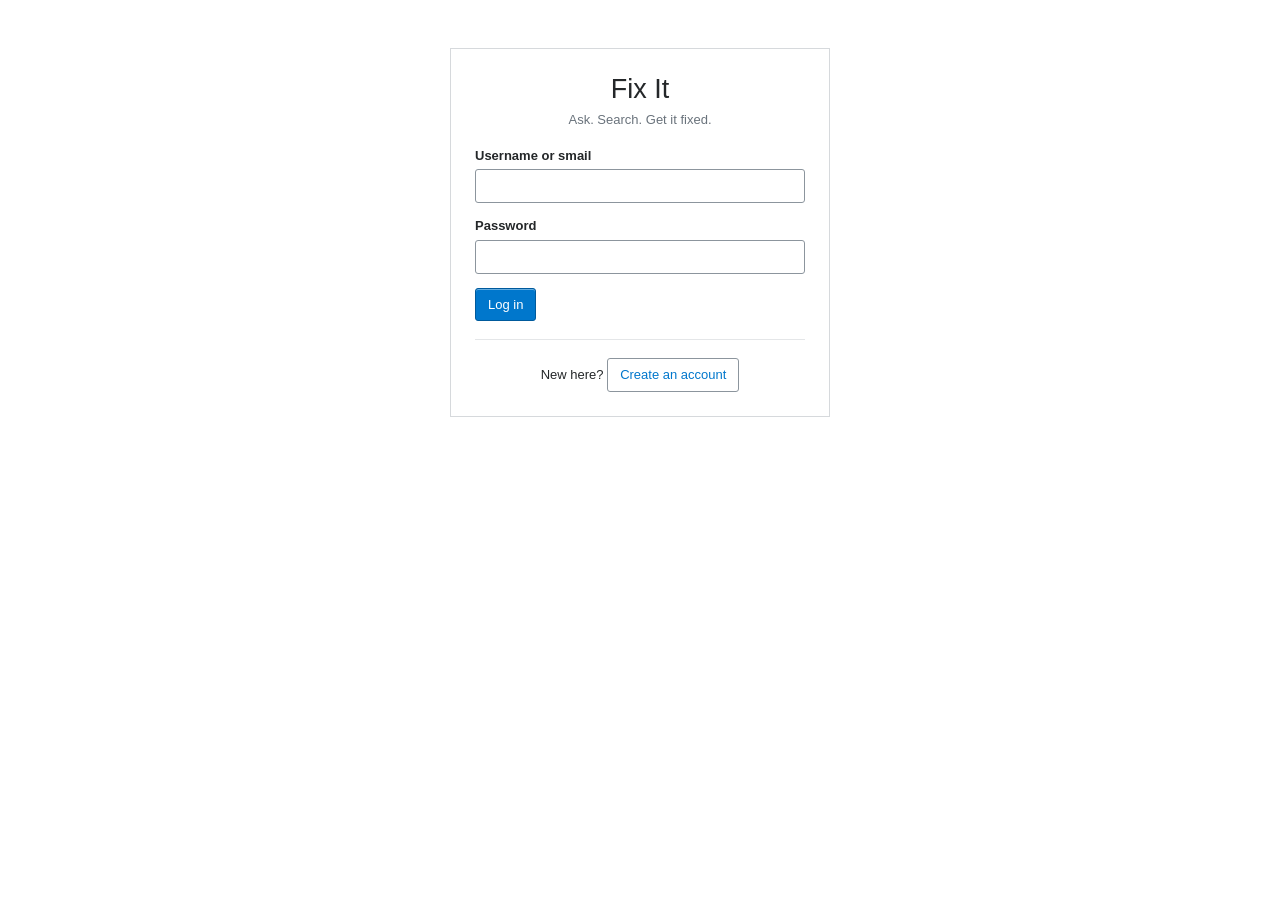
==== frontend/login.html @ b6f4af80 "Added frontend html,css,js" ====
<!doctype html>
<html lang="en">
<head>
  <meta charset="utf-8">
  <meta name="viewport" content="width=device-width, initial-scale=1">
  <title>Log in - Fix It</title>
  <link rel="icon" href="img/favicon.svg" type="image/svg+xml">
  <link rel="stylesheet" href="css/fixit.css">
</head>
<body data-page="login">
  <main id="main" class="container" tabindex="-1">
    <div class="card" id="login-card"><p class="loading">Loading…</p></div>
  </main>
  <script type="module" src="js/pages/login.js"></script>
</body>
</html>
---- frontend/css/fixit.css ----
/* Fix It - old-school Q&A look. One stylesheet; the design tokens are at the top.
   Every text/background pair used for text is checked for WCAG AA contrast (4.5:1) by test/unit/contrast.test.mjs,
   which is why a few values differ slightly from the first design draft (button blue, tag text, solid green). */

:root {
  --bg: #ffffff;
  --bg-header: #f8f9f9;
  --accent: #f48024;              /* decoration only (stripe, tab underline, current page): never used as text */
  --text: #242729;
  --muted: #6a737c;
  --muted-strong: #55606a;        /* meta text on the light-blue signature box */
  --link: #0077cc;
  --link-hover: #005a9c;
  --border: #d6d9dc;
  --row-border: #e4e6e8;
  --input-border: #8c959d;        /* 3:1 against white, as form-control edges should be */
  --tag-bg: #e1ecf4;
  --tag-text: #2d6a94;
  --btn-primary: #0077cc;
  --btn-primary-hover: #005a9c;
  --ok: #5eba7d;
  --ok-dark: #2f6f44;
  --ok-solid: #2a7048;            /* filled "resolved" / accepted marks (white text on it) */
  --sig-bg: #d9eaf7;
  --warn-bg: #fff9db;
  --warn-border: #f3e7a8;
  --error-bg: #fdf2f2;
  --error-border: #e8b4b4;
  --error-text: #a12727;
  --badge-bg: #b3261e;
  --active-bg: #fff1e3;
  --font: "Helvetica Neue", Helvetica, Arial, sans-serif;
}

*, *::before, *::after { box-sizing: border-box; }
html { -webkit-text-size-adjust: 100%; }
body { margin: 0; font: 13px/1.4 var(--font); color: var(--text); background: var(--bg); }
h1, h2, h3 { margin: 0; font-weight: normal; line-height: 1.25; }
p { margin: 0 0 10px; }
a { color: var(--link); text-decoration: none; }
a:hover { color: var(--link-hover); text-decoration: underline; }
:focus-visible { outline: 2px solid #0a66c2; outline-offset: 2px; }
code { font-family: Menlo, Consolas, monospace; font-size: 12px; background: #f1f2f3; padding: 1px 4px; border-radius: 3px; }

.visually-hidden { position: absolute !important; width: 1px; height: 1px; margin: -1px; padding: 0; overflow: hidden; clip: rect(0 0 0 0); white-space: nowrap; border: 0; }
.skip-link { position: absolute; left: -9999px; top: 0; z-index: 100; background: #fff; padding: 8px 12px; border: 1px solid var(--border); }
.skip-link:focus { left: 8px; top: 8px; }

main:focus { outline: none; }
.container { width: 980px; max-width: 100%; margin: 0 auto; padding: 0 16px; }

/* ---------- header ---------- */
.site-header { background: var(--bg-header); border-top: 3px solid var(--accent); border-bottom: 1px solid var(--border); }
.site-header .container { display: flex; align-items: center; gap: 12px; height: 47px; }
.logo { font-size: 21px; font-weight: bold; color: var(--text); margin-right: 6px; letter-spacing: -0.5px; }
.logo:hover { color: var(--text); text-decoration: none; }
.tabs { display: flex; align-self: stretch; }
.tabs a { display: flex; align-items: center; padding: 0 12px; color: #5a636b; border-bottom: 3px solid transparent; }
.tabs a:hover { background: #eceeef; color: var(--text); text-decoration: none; }
.tabs a[aria-current="page"] { color: #000; border-bottom-color: var(--accent); }
.header-search { flex: 1; display: flex; }
.header-search input { width: 100%; max-width: 380px; padding: 6px 8px; border: 1px solid var(--input-border); border-radius: 3px; font: inherit; background: #fff; }
.header-menu { position: relative; }
.icon-btn { position: relative; display: flex; align-items: center; gap: 4px; background: none; border: 1px solid transparent; border-radius: 3px; padding: 6px 8px; font: inherit; color: #3c4146; cursor: pointer; }
.icon-btn:hover { background: #eceeef; }
.icon-btn[aria-expanded="true"] { background: #e4e6e8; }
.icon-btn svg { width: 18px; height: 18px; fill: currentColor; }
.badge { position: absolute; top: 0; right: 0; min-width: 16px; height: 16px; padding: 0 4px; border-radius: 8px; background: var(--badge-bg); color: #fff; font-size: 11px; line-height: 16px; text-align: center; font-weight: bold; }
.dropdown { position: absolute; right: 0; top: calc(100% + 4px); z-index: 50; width: 340px; max-width: calc(100vw - 24px); background: #fff; border: 1px solid var(--border); box-shadow: 0 2px 8px rgba(0, 0, 0, 0.15); }
.dropdown[hidden] { display: none; }
.dropdown-head { padding: 8px 12px; border-bottom: 1px solid var(--row-border); font-weight: bold; }
.dropdown-item { display: block; width: 100%; padding: 9px 12px; border: 0; border-bottom: 1px solid var(--row-border); background: #fff; font: inherit; text-align: left; color: var(--text); cursor: pointer; }
.dropdown-item:last-child { border-bottom: 0; }
.dropdown-item:hover { background: #f4f6f7; }
a.dropdown-item { text-decoration: none; }
.dropdown-note { padding: 14px 12px; color: var(--muted); }
.dropdown-meta { padding: 8px 12px; border-bottom: 1px solid var(--row-border); color: var(--muted); }
.notice-text { display: block; }
.notice-time { display: block; color: var(--muted); font-size: 12px; margin-top: 2px; }
.notice.unread { font-weight: bold; }
.notice.unread::before { content: "●"; color: var(--link); margin-right: 6px; font-size: 10px; }

/* ---------- page frame ---------- */
main { padding: 28px 0 40px; min-height: 60vh; }
.page-head { display: flex; justify-content: space-between; align-items: center; gap: 12px; margin-bottom: 12px; }
.page-head h1 { font-size: 27px; overflow-wrap: anywhere; }
.page-title { font-size: 27px; margin-bottom: 12px; overflow-wrap: anywhere; }
.subtle { color: var(--muted); }
.site-footer { border-top: 1px solid var(--row-border); color: var(--muted); font-size: 12px; padding: 16px 0 28px; }

/* ---------- buttons and forms ---------- */
.btn { display: inline-block; padding: 8px 12px; border: 1px solid transparent; border-radius: 3px; font: inherit; line-height: 1.2; cursor: pointer; text-align: center; }
.btn:hover { text-decoration: none; }
.btn-primary { background: var(--btn-primary); color: #fff; border-color: #005a9c; box-shadow: inset 0 1px 0 rgba(255, 255, 255, 0.4); }
.btn-primary:hover { background: var(--btn-primary-hover); color: #fff; }
.btn-secondary { background: #fff; color: var(--link); border-color: var(--input-border); }
.btn-secondary:hover { background: #f1f5f9; color: var(--link-hover); }
.btn:disabled, .btn[aria-disabled="true"] { opacity: 0.55; cursor: not-allowed; box-shadow: none; }
.btn-link { background: none; border: 0; padding: 0; font: inherit; color: var(--link); cursor: pointer; }
.btn-link:hover { color: var(--link-hover); text-decoration: underline; }
.btn-link:disabled { opacity: 0.55; cursor: not-allowed; text-decoration: none; }
.button-row { display: flex; gap: 8px; align-items: center; flex-wrap: wrap; }

.field { margin-bottom: 14px; }
.field > label, .field > legend { display: block; font-weight: bold; margin-bottom: 4px; padding: 0; }
fieldset.field { border: 0; margin: 0 0 14px; padding: 0; min-width: 0; }
input[type="text"], input[type="password"], input[type="search"], textarea {
  width: 100%; padding: 7px 8px; border: 1px solid var(--input-border); border-radius: 3px; font: inherit; color: var(--text); background: #fff;
}
textarea { min-height: 140px; resize: vertical; line-height: 1.45; }
textarea.short { min-height: 80px; }
.field.has-error input, .field.has-error textarea { border-color: var(--error-text); }
.field-error { color: var(--error-text); margin-top: 4px; }
.hint { color: var(--muted); font-size: 12px; margin-top: 3px; }
.counter { color: var(--muted); font-size: 12px; text-align: right; }

/* ---------- tags ---------- */
.tags { display: inline-flex; flex-wrap: wrap; gap: 4px; }
.tag { display: inline-block; background: var(--tag-bg); color: var(--tag-text); border: 1px solid var(--tag-bg); border-radius: 3px; padding: 2px 6px; font-size: 12px; line-height: 1.4; }
button.tag-toggle { font: inherit; font-size: 12px; cursor: pointer; background: #fff; border-color: var(--tag-text); }
button.tag-toggle:hover { background: var(--tag-bg); }
button.tag-toggle[aria-pressed="true"] { background: var(--tag-text); color: #fff; }
.tag-filter { display: flex; align-items: center; flex-wrap: wrap; gap: 6px; margin: 4px 0 6px; }
.tag-options { display: flex; flex-wrap: wrap; gap: 8px; }
.tag-option { position: relative; }
.tag-option input { position: absolute; opacity: 0; width: 100%; height: 100%; margin: 0; cursor: pointer; }
.tag-option span { display: inline-block; padding: 4px 10px; font-size: 13px; background: #fff; color: var(--tag-text); border: 1px solid var(--tag-text); border-radius: 3px; }
.tag-option input:checked + span { background: var(--tag-text); color: #fff; }
.tag-option input:focus-visible + span { outline: 2px solid #0a66c2; outline-offset: 2px; }

/* ---------- messages, empty states ---------- */
.msg { padding: 10px 14px; border: 1px solid; margin: 0 0 14px; overflow-wrap: anywhere; }
.msg--info { background: var(--warn-bg); border-color: var(--warn-border); }
.msg--error { background: var(--error-bg); border-color: var(--error-border); }
.msg a, .msg .btn-link { margin-left: 6px; }
.empty { padding: 32px 0; text-align: center; color: var(--muted); }
.empty .btn { margin-top: 10px; }
.loading { padding: 24px 0; color: var(--muted); }
.cta-box { border: 1px solid var(--border); background: var(--bg-header); padding: 14px 16px; margin: 16px 0; display: flex; align-items: center; justify-content: space-between; gap: 12px; flex-wrap: wrap; }

/* ---------- pager ---------- */
.pager { display: flex; flex-wrap: wrap; gap: 4px; margin: 20px 0 4px; }
.pager a, .pager span { padding: 4px 9px; border: 1px solid var(--border); border-radius: 3px; color: var(--text); }
.pager a:hover { background: #f1f5f9; text-decoration: none; }
.pager .current { background: var(--accent); border-color: var(--accent); color: var(--text); font-weight: bold; }
.pager .gap { border-color: transparent; }
.pager .disabled { color: var(--muted); }

/* ---------- question rows (homepage, search, profile) ---------- */
.q-list { border-top: 1px solid var(--row-border); }
.q-row { display: flex; gap: 14px; padding: 15px 0; border-bottom: 1px solid var(--row-border); }
.q-stats { display: flex; gap: 6px; flex: 0 0 112px; align-items: flex-start; }
.stat { width: 53px; padding: 6px 2px; text-align: center; border: 1px solid var(--border); border-radius: 3px; color: var(--muted); }
.stat .num { display: block; font-size: 17px; font-weight: bold; line-height: 1.2; color: var(--text); }
.stat .label { display: block; font-size: 11px; }
.stat--resolved { background: var(--ok-solid); border-color: var(--ok-solid); color: #fff; }
.stat--resolved .num { color: #fff; }
.q-summary { flex: 1; min-width: 0; }
.q-title { font-size: 17px; line-height: 1.3; margin: 0 0 4px; overflow-wrap: anywhere; }
.q-excerpt { margin: 0 0 6px; white-space: pre-line; overflow-wrap: anywhere; display: -webkit-box; -webkit-line-clamp: 3; -webkit-box-orient: vertical; overflow: hidden; }
.q-foot { display: flex; justify-content: space-between; align-items: flex-end; gap: 10px; flex-wrap: wrap; }
.q-meta { color: var(--muted); font-size: 12px; }
.q-debug { margin-top: 4px; font: 11px/1.4 Menlo, Consolas, monospace; color: var(--muted-strong); }

/* ---------- question page: posts, signature, "+" ---------- */
.q-title-page { font-size: 27px; overflow-wrap: anywhere; }
.status-line { color: var(--muted); margin: 4px 0 14px; padding-bottom: 12px; border-bottom: 1px solid var(--row-border); }
.status-line .resolved-mark { color: var(--ok-dark); font-weight: bold; }
.post { display: flex; gap: 16px; padding: 12px 0; }
.post-gutter { flex: 0 0 64px; display: flex; flex-direction: column; align-items: center; gap: 6px; }
.post-body { flex: 1; min-width: 0; }
.post-text { white-space: pre-wrap; overflow-wrap: anywhere; font-size: 15px; line-height: 1.55; }
.post-extra { margin-top: 12px; }
.post-foot { display: flex; justify-content: space-between; align-items: flex-end; gap: 10px; margin-top: 12px; flex-wrap: wrap; }
.post-actions { display: flex; gap: 12px; align-items: center; }
.signature { background: var(--sig-bg); border-radius: 3px; padding: 6px 10px; min-width: 180px; font-size: 12px; color: var(--muted-strong); }
.signature .author { display: block; color: var(--link-hover); font-weight: bold; }
.signature .when { display: block; }
.plus-btn { display: flex; flex-direction: column; align-items: center; width: 52px; padding: 6px 2px; border: 1px solid var(--input-border); border-radius: 3px; background: #fff; font: inherit; cursor: pointer; color: var(--text); }
.plus-btn:hover { background: #f4f6f7; }
.plus-btn .glyph { font-size: 22px; line-height: 1; color: var(--muted-strong); }
.plus-btn .count { font-size: 18px; font-weight: bold; line-height: 1.2; }
.plus-btn .label { font-size: 11px; color: var(--muted-strong); }
.plus-btn[aria-pressed="true"] { background: var(--active-bg); border-color: var(--accent); }
.accept-btn, .accepted-mark { display: flex; align-items: center; justify-content: center; width: 40px; height: 40px; border-radius: 50%; font-size: 22px; line-height: 1; }
.accept-btn { border: 2px solid var(--input-border); background: #fff; color: var(--muted-strong); cursor: pointer; font-family: inherit; }
.accept-btn:hover { border-color: var(--ok-solid); color: var(--ok-solid); }
.accepted-mark { background: var(--ok-solid); color: #fff; border: 2px solid var(--ok-solid); }
.section-title { font-size: 19px; margin: 24px 0 4px; padding-bottom: 6px; border-bottom: 1px solid var(--row-border); }

/* ---------- comments (the discussion hangs on the question, never on an answer) ---------- */
.comments { margin-top: 8px; }
.comment { display: flex; gap: 10px; padding: 8px 0; border-top: 1px dotted var(--border); font-size: 12px; }
.comment.depth-1 { margin-left: 26px; } .comment.depth-2 { margin-left: 52px; } .comment.depth-3 { margin-left: 78px; }
.comment.depth-4 { margin-left: 104px; } .comment.depth-5 { margin-left: 130px; } .comment.depth-6 { margin-left: 156px; }
.comment-votes { display: flex; align-items: center; gap: 2px; flex: 0 0 auto; align-self: flex-start; color: var(--muted); }
.vote-btn { border: 1px solid transparent; border-radius: 3px; background: none; padding: 1px 4px; font: inherit; font-size: 11px; color: var(--muted-strong); cursor: pointer; }
.vote-btn:hover { background: #eceeef; }
.vote-btn[aria-pressed="true"] { background: var(--active-bg); border-color: var(--accent); color: var(--text); font-weight: bold; }
.vote-score { min-width: 18px; text-align: center; font-weight: bold; color: var(--text); }
.comment-main { flex: 1; min-width: 0; }
.comment-body { white-space: pre-wrap; overflow-wrap: anywhere; font-size: 13px; }
.comment-meta { color: var(--muted); margin-top: 2px; }
.comment-meta .btn-link { margin-left: 8px; font-size: 12px; }
.inline-form { margin: 8px 0 4px; }
.inline-form textarea { min-height: 64px; }
.inline-form .button-row { margin-top: 6px; }
.add-comment { margin-top: 10px; padding-top: 8px; border-top: 1px dotted var(--border); }
.highlight { animation: flash 2.2s ease-out; }
@keyframes flash { from { background: #fff3c4; } to { background: transparent; } }

/* ---------- login ---------- */
.card { width: 380px; max-width: 100%; margin: 48px auto; border: 1px solid var(--border); padding: 24px; background: #fff; }
.card h1 { font-size: 27px; text-align: center; }
.card .tagline { text-align: center; color: var(--muted); margin: 4px 0 18px; }
.card hr { border: 0; border-top: 1px solid var(--row-border); margin: 18px 0; }
.card .switch { text-align: center; }
.card form[hidden] { display: none; }

/* ---------- style guide ---------- */
.sg-section { margin: 34px 0; }
.sg-section > h2 { font-size: 19px; border-bottom: 1px solid var(--row-border); padding-bottom: 6px; margin-bottom: 14px; }
.sg-note { color: var(--muted); font-size: 12px; margin: 0 0 8px; }
.sg-swatches { display: flex; flex-wrap: wrap; gap: 10px; }
.swatch { width: 132px; border: 1px solid var(--border); font-size: 11px; }
.swatch .chip { height: 36px; border-bottom: 1px solid var(--border); }
.swatch .name { padding: 4px 6px; }
.sg-row { display: flex; gap: 10px; flex-wrap: wrap; align-items: center; margin-bottom: 10px; }
.sg-box { border: 1px dashed var(--border); padding: 10px 14px; margin-bottom: 14px; }

/* ---------- narrow screens: one column ---------- */
@media (max-width: 720px) {
  .site-header .container { height: auto; flex-wrap: wrap; padding-top: 6px; padding-bottom: 6px; gap: 6px 8px; }
  .tabs { align-self: auto; order: 3; width: 100%; }
  .tabs a { padding: 8px 10px; }
  .header-search { order: 4; flex-basis: 100%; }
  .header-search input { max-width: none; }
  .header-menu--right { margin-left: auto; }
  .dropdown { position: fixed; left: 12px; right: 12px; top: 56px; width: auto; max-width: none; }
  .page-head { flex-direction: column; align-items: flex-start; }
  .page-head h1, .q-title-page { font-size: 22px; }
  .q-row { flex-direction: column; gap: 8px; }
  .q-stats { flex: none; }
  .post { flex-direction: column; gap: 8px; }
  .post-gutter { flex: none; flex-direction: row; }
  .post-foot { flex-direction: column; align-items: flex-start; }
  .comment.depth-1 { margin-left: 12px; } .comment.depth-2 { margin-left: 24px; } .comment.depth-3 { margin-left: 36px; }
  .comment.depth-4, .comment.depth-5, .comment.depth-6 { margin-left: 48px; }
  .card { margin: 16px auto; padding: 16px; }
  .cta-box { flex-direction: column; align-items: flex-start; }
}

@media (prefers-reduced-motion: reduce) {
  .highlight { animation: none; background: #fff3c4; }
}
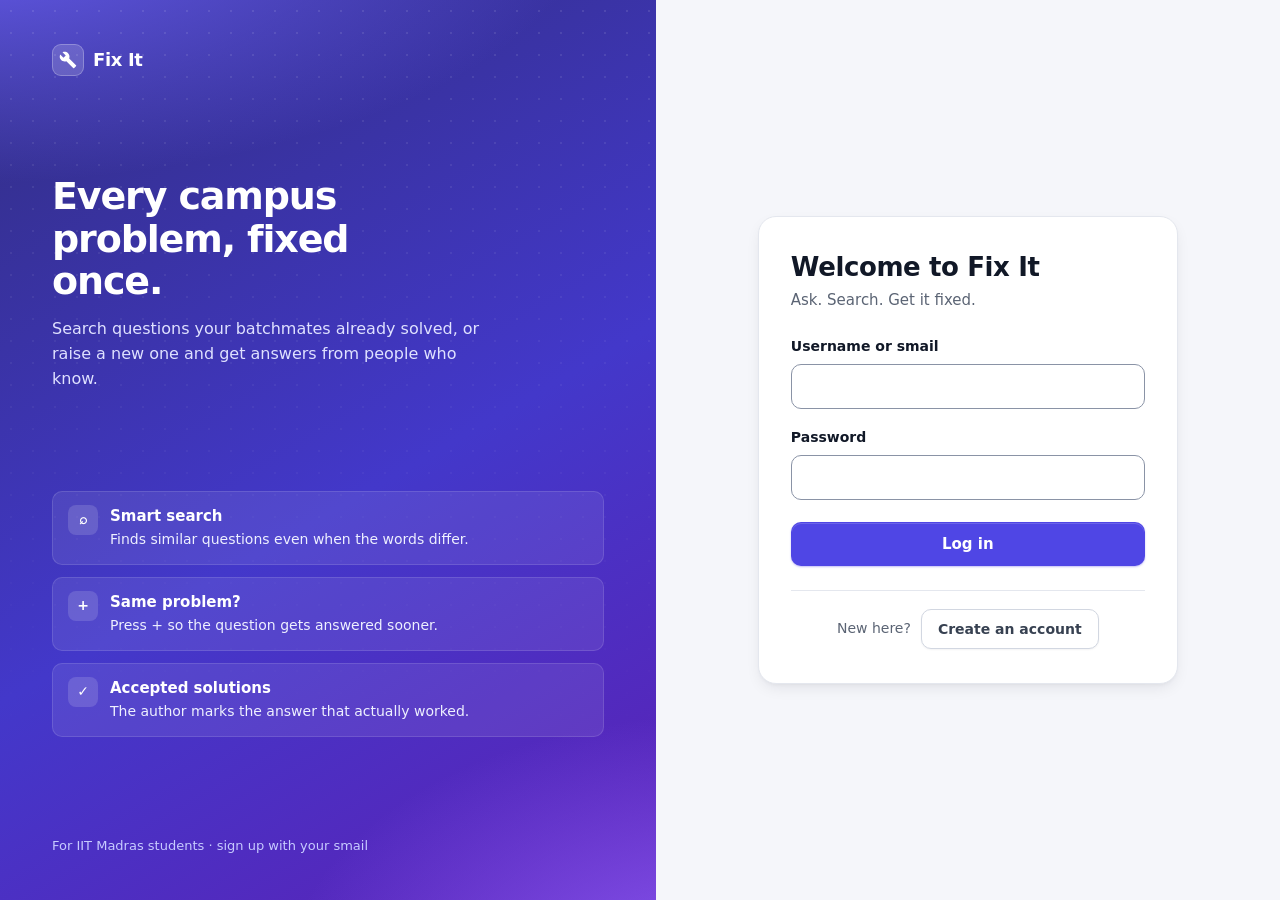
==== commit 5b8f612b: "redesigned and rebuilt UI" ====
--- a/frontend/login.html
+++ b/frontend/login.html
@@ -8,8 +8,23 @@
   <link rel="stylesheet" href="css/fixit.css">
 </head>
 <body data-page="login">
-  <main id="main" class="container" tabindex="-1">
-    <div class="card" id="login-card"><p class="loading">Loading…</p></div>
+  <main id="main" class="auth-layout" tabindex="-1">
+    <section class="auth-brand" aria-label="About Fix It">
+      <a class="logo" href="/"><span class="logo-mark"><svg viewBox="0 0 24 24" aria-hidden="true" focusable="false"><path d="M22.7 19 13.6 9.9c.9-2.3.4-5-1.5-6.9-2-2-5-2.4-7.4-1.3L9 6 6 9 1.6 4.7C.4 7.1.9 10.1 2.9 12.1c1.9 1.9 4.6 2.4 6.9 1.5l9.1 9.1c.4.4 1 .4 1.4 0l2.3-2.3c.5-.4.5-1.1.1-1.4z"/></svg></span>Fix It</a>
+      <div>
+        <p class="brand-title">Every campus problem, fixed once.</p>
+        <p class="brand-copy">Search questions your batchmates already solved, or raise a new one and get answers from people who know.</p>
+      </div>
+      <ul class="brand-points">
+        <li><span class="pt-icon" aria-hidden="true">⌕</span><span><strong>Smart search</strong>Finds similar questions even when the words differ.</span></li>
+        <li><span class="pt-icon" aria-hidden="true">+</span><span><strong>Same problem?</strong>Press + so the question gets answered sooner.</span></li>
+        <li><span class="pt-icon" aria-hidden="true">✓</span><span><strong>Accepted solutions</strong>The author marks the answer that actually worked.</span></li>
+      </ul>
+      <p class="brand-foot">For IIT Madras students · sign up with your smail</p>
+    </section>
+    <div class="auth-panel">
+      <div class="card" id="login-card"><p class="loading">Loading…</p></div>
+    </div>
   </main>
   <script type="module" src="js/pages/login.js"></script>
 </body>
--- a/frontend/css/fixit.css
+++ b/frontend/css/fixit.css
@@ -1,255 +1,426 @@
-/* Fix It - old-school Q&A look. One stylesheet; the design tokens are at the top.
-   Every text/background pair used for text is checked for WCAG AA contrast (4.5:1) by test/unit/contrast.test.mjs,
-   which is why a few values differ slightly from the first design draft (button blue, tag text, solid green). */
+/* Fix It - "clean modern workspace" look (see Specifications_and_designs/UI_Migration.md). One stylesheet; design tokens at the top.
+   Every text/background pair used for text reaches WCAG AA contrast (4.5:1). The page's CSP allows only same-origin assets,
+   so fonts are the system UI stack and the few decorative images are data: URIs. */
 
 :root {
-  --bg: #ffffff;
-  --bg-header: #f8f9f9;
-  --accent: #f48024;              /* decoration only (stripe, tab underline, current page): never used as text */
-  --text: #242729;
-  --muted: #6a737c;
-  --muted-strong: #55606a;        /* meta text on the light-blue signature box */
-  --link: #0077cc;
-  --link-hover: #005a9c;
-  --border: #d6d9dc;
-  --row-border: #e4e6e8;
-  --input-border: #8c959d;        /* 3:1 against white, as form-control edges should be */
-  --tag-bg: #e1ecf4;
-  --tag-text: #2d6a94;
-  --btn-primary: #0077cc;
-  --btn-primary-hover: #005a9c;
-  --ok: #5eba7d;
-  --ok-dark: #2f6f44;
-  --ok-solid: #2a7048;            /* filled "resolved" / accepted marks (white text on it) */
-  --sig-bg: #d9eaf7;
-  --warn-bg: #fff9db;
-  --warn-border: #f3e7a8;
-  --error-bg: #fdf2f2;
-  --error-border: #e8b4b4;
-  --error-text: #a12727;
-  --badge-bg: #b3261e;
-  --active-bg: #fff1e3;
-  --font: "Helvetica Neue", Helvetica, Arial, sans-serif;
-}
-
+  /* surfaces */
+  --bg: #f5f6fa;
+  --surface: #ffffff;
+  --surface-2: #f8f9fc;
+  --surface-hover: #f2f4f9;
+  /* text */
+  --text: #111827;
+  --text-2: #374151;
+  --muted: #5b6474;               /* 5.9:1 on white, 5.4:1 on --bg */
+  /* lines */
+  --border: #e4e7ee;
+  --border-strong: #d2d7e1;
+  --input-border: #8a93a6;        /* 3:1 against white, as form-control edges should be */
+  /* brand */
+  --primary: #4f46e5;             /* white text on it: 6.3:1 */
+  --primary-hover: #4338ca;
+  --primary-soft: #eef0ff;
+  --primary-soft-2: #e0e3ff;
+  --primary-text: #4338ca;        /* on white 7.6:1, on --primary-soft 6.6:1 */
+  --link: #4338ca;
+  --link-hover: #3730a3;
+  --tag-bg: #eef0ff;
+  --tag-text: #4338ca;
+  /* status */
+  --ok: #047857;                  /* white text on it: 5.5:1 */
+  --ok-soft: #e8f7f0;
+  --ok-border: #a7dfc5;
+  --ok-text: #065f46;             /* on --ok-soft 7.1:1 */
+  --open-soft: #fff4e5;
+  --open-border: #f6d3a1;
+  --open-text: #8a4600;           /* on --open-soft 6.4:1 */
+  --warn-bg: #fff8e6;
+  --warn-border: #f3dca6;
+  --warn-text: #6b4500;
+  --error-bg: #fef2f2;
+  --error-border: #f5c2c2;
+  --error-text: #b42318;          /* on --error-bg 5.8:1, on white 6.2:1 */
+  --badge-bg: #dc2626;            /* white text on it: 4.8:1 */
+  --active-bg: #eef0ff;
+  --flash: #fff1c2;
+  /* shape */
+  --radius: 14px;
+  --radius-md: 10px;
+  --radius-sm: 7px;
+  --pill: 999px;
+  --shadow-sm: 0 1px 2px rgba(16, 24, 40, 0.05);
+  --shadow: 0 1px 3px rgba(16, 24, 40, 0.07), 0 1px 2px rgba(16, 24, 40, 0.04);
+  --shadow-md: 0 6px 16px -4px rgba(16, 24, 40, 0.10), 0 2px 4px -2px rgba(16, 24, 40, 0.06);
+  --shadow-lg: 0 18px 40px -12px rgba(16, 24, 40, 0.25);
+  --ring: 0 0 0 3px rgba(79, 70, 229, 0.28);
+  /* type */
+  --font: system-ui, -apple-system, "Segoe UI", Roboto, "Helvetica Neue", "Noto Sans", Arial, sans-serif;
+  --mono: ui-monospace, SFMono-Regular, Menlo, Consolas, "Liberation Mono", monospace;
+  --container: 1040px;
+}
+
+/* ---------- base ---------- */
 *, *::before, *::after { box-sizing: border-box; }
 html { -webkit-text-size-adjust: 100%; }
-body { margin: 0; font: 13px/1.4 var(--font); color: var(--text); background: var(--bg); }
-h1, h2, h3 { margin: 0; font-weight: normal; line-height: 1.25; }
+body { margin: 0; font: 15px/1.55 var(--font); color: var(--text); background: var(--bg); -webkit-font-smoothing: antialiased; }
+h1, h2, h3 { margin: 0; font-weight: 700; line-height: 1.25; letter-spacing: -0.015em; color: var(--text); }
 p { margin: 0 0 10px; }
 a { color: var(--link); text-decoration: none; }
-a:hover { color: var(--link-hover); text-decoration: underline; }
-:focus-visible { outline: 2px solid #0a66c2; outline-offset: 2px; }
-code { font-family: Menlo, Consolas, monospace; font-size: 12px; background: #f1f2f3; padding: 1px 4px; border-radius: 3px; }
+a:hover { color: var(--link-hover); text-decoration: underline; text-underline-offset: 2px; }
+:focus-visible { outline: 2px solid var(--primary); outline-offset: 2px; }
+code { font-family: var(--mono); font-size: 0.88em; background: var(--surface-hover); border: 1px solid var(--border); padding: 1px 5px; border-radius: 5px; }
+::selection { background: var(--primary-soft-2); }
 
 .visually-hidden { position: absolute !important; width: 1px; height: 1px; margin: -1px; padding: 0; overflow: hidden; clip: rect(0 0 0 0); white-space: nowrap; border: 0; }
-.skip-link { position: absolute; left: -9999px; top: 0; z-index: 100; background: #fff; padding: 8px 12px; border: 1px solid var(--border); }
-.skip-link:focus { left: 8px; top: 8px; }
+.skip-link { position: absolute; left: -9999px; top: 0; z-index: 100; background: var(--surface); color: var(--link); padding: 10px 14px; border-radius: var(--radius-sm); box-shadow: var(--shadow-md); }
+.skip-link:focus { left: 12px; top: 12px; }
 
 main:focus { outline: none; }
-.container { width: 980px; max-width: 100%; margin: 0 auto; padding: 0 16px; }
+.container { width: var(--container); max-width: 100%; margin: 0 auto; padding: 0 20px; }
 
 /* ---------- header ---------- */
-.site-header { background: var(--bg-header); border-top: 3px solid var(--accent); border-bottom: 1px solid var(--border); }
-.site-header .container { display: flex; align-items: center; gap: 12px; height: 47px; }
-.logo { font-size: 21px; font-weight: bold; color: var(--text); margin-right: 6px; letter-spacing: -0.5px; }
+.site-header { position: sticky; top: 0; z-index: 40; background: rgba(255, 255, 255, 0.86); -webkit-backdrop-filter: saturate(180%) blur(12px); backdrop-filter: saturate(180%) blur(12px); border-bottom: 1px solid var(--border); }
+.site-header .container { display: flex; align-items: center; gap: 14px; height: 62px; }
+.logo { display: inline-flex; align-items: center; gap: 9px; font-size: 18px; font-weight: 750; color: var(--text); letter-spacing: -0.02em; flex: 0 0 auto; }
 .logo:hover { color: var(--text); text-decoration: none; }
-.tabs { display: flex; align-self: stretch; }
-.tabs a { display: flex; align-items: center; padding: 0 12px; color: #5a636b; border-bottom: 3px solid transparent; }
-.tabs a:hover { background: #eceeef; color: var(--text); text-decoration: none; }
-.tabs a[aria-current="page"] { color: #000; border-bottom-color: var(--accent); }
-.header-search { flex: 1; display: flex; }
-.header-search input { width: 100%; max-width: 380px; padding: 6px 8px; border: 1px solid var(--input-border); border-radius: 3px; font: inherit; background: #fff; }
-.header-menu { position: relative; }
-.icon-btn { position: relative; display: flex; align-items: center; gap: 4px; background: none; border: 1px solid transparent; border-radius: 3px; padding: 6px 8px; font: inherit; color: #3c4146; cursor: pointer; }
-.icon-btn:hover { background: #eceeef; }
-.icon-btn[aria-expanded="true"] { background: #e4e6e8; }
-.icon-btn svg { width: 18px; height: 18px; fill: currentColor; }
-.badge { position: absolute; top: 0; right: 0; min-width: 16px; height: 16px; padding: 0 4px; border-radius: 8px; background: var(--badge-bg); color: #fff; font-size: 11px; line-height: 16px; text-align: center; font-weight: bold; }
-.dropdown { position: absolute; right: 0; top: calc(100% + 4px); z-index: 50; width: 340px; max-width: calc(100vw - 24px); background: #fff; border: 1px solid var(--border); box-shadow: 0 2px 8px rgba(0, 0, 0, 0.15); }
+.logo-mark { display: inline-grid; place-items: center; width: 32px; height: 32px; border-radius: 9px; background: linear-gradient(135deg, #6366f1 0%, #4f46e5 45%, #7c3aed 100%); color: #fff; box-shadow: 0 2px 6px -1px rgba(79, 70, 229, 0.5), inset 0 1px 0 rgba(255, 255, 255, 0.25); }
+.logo-mark svg { width: 18px; height: 18px; fill: currentColor; }
+.tabs { display: flex; gap: 2px; padding: 3px; background: var(--surface-hover); border-radius: var(--pill); }
+.tabs a { display: flex; align-items: center; padding: 6px 14px; border-radius: var(--pill); color: var(--text-2); font-size: 14px; font-weight: 550; white-space: nowrap; }
+.tabs a:hover { color: var(--text); background: rgba(255, 255, 255, 0.7); text-decoration: none; }
+.tabs a[aria-current="page"] { color: var(--primary-text); background: var(--surface); box-shadow: var(--shadow); }
+.header-search { flex: 1; display: flex; position: relative; min-width: 0; }
+.header-search .search-icon { position: absolute; left: 12px; top: 50%; width: 17px; height: 17px; transform: translateY(-50%); fill: var(--muted); pointer-events: none; }
+.header-search input[type="search"] { width: 100%; max-width: 420px; height: 40px; padding: 0 14px 0 38px; border: 1px solid var(--border-strong); border-radius: var(--pill); font: inherit; font-size: 14px; background: var(--surface-2); color: var(--text); transition: border-color .15s, box-shadow .15s, background .15s; }
+.header-search input[type="search"]::placeholder { color: var(--muted); }
+.header-search input[type="search"]:hover { border-color: var(--input-border); }
+.header-search input[type="search"]:focus { outline: none; border-color: var(--primary); background: var(--surface); box-shadow: var(--ring); }
+.header-menu { position: relative; flex: 0 0 auto; }
+.icon-btn { position: relative; display: flex; align-items: center; gap: 8px; height: 40px; background: none; border: 1px solid transparent; border-radius: var(--pill); padding: 0 10px; font: inherit; font-size: 14px; font-weight: 550; color: var(--text-2); cursor: pointer; transition: background .15s; }
+.icon-btn:hover { background: var(--surface-hover); }
+.icon-btn[aria-expanded="true"] { background: var(--primary-soft); color: var(--primary-text); }
+.icon-btn > svg { width: 20px; height: 20px; fill: currentColor; }
+#bell-button { width: 40px; justify-content: center; padding: 0; }
+#profile-button { padding: 0 8px 0 4px; }
+#profile-button .chevron { width: 16px; height: 16px; fill: var(--muted); }
+.profile-name { max-width: 140px; overflow: hidden; text-overflow: ellipsis; white-space: nowrap; }
+.badge { position: absolute; top: 0; right: -5px; min-width: 18px; height: 18px; padding: 0 5px; border-radius: var(--pill); background: var(--badge-bg); color: #fff; font-size: 11px; line-height: 18px; text-align: center; font-weight: 700; border: 2px solid var(--surface); box-sizing: content-box; }
+.badge[hidden] { display: none; }
+.dropdown { position: absolute; right: 0; top: calc(100% + 8px); z-index: 50; width: 360px; max-width: calc(100vw - 24px); background: var(--surface); border: 1px solid var(--border); border-radius: var(--radius); box-shadow: var(--shadow-lg); overflow: hidden; animation: pop .14s ease-out; }
 .dropdown[hidden] { display: none; }
-.dropdown-head { padding: 8px 12px; border-bottom: 1px solid var(--row-border); font-weight: bold; }
-.dropdown-item { display: block; width: 100%; padding: 9px 12px; border: 0; border-bottom: 1px solid var(--row-border); background: #fff; font: inherit; text-align: left; color: var(--text); cursor: pointer; }
+@keyframes pop { from { opacity: 0; transform: translateY(-4px) scale(0.98); } to { opacity: 1; transform: none; } }
+.dropdown-head { padding: 12px 16px; border-bottom: 1px solid var(--border); font-weight: 700; font-size: 14px; }
+.dropdown-item { display: block; width: 100%; padding: 11px 16px; border: 0; border-bottom: 1px solid var(--border); background: var(--surface); font: inherit; font-size: 14px; text-align: left; color: var(--text); cursor: pointer; }
 .dropdown-item:last-child { border-bottom: 0; }
-.dropdown-item:hover { background: #f4f6f7; }
-a.dropdown-item { text-decoration: none; }
-.dropdown-note { padding: 14px 12px; color: var(--muted); }
-.dropdown-meta { padding: 8px 12px; border-bottom: 1px solid var(--row-border); color: var(--muted); }
-.notice-text { display: block; }
-.notice-time { display: block; color: var(--muted); font-size: 12px; margin-top: 2px; }
-.notice.unread { font-weight: bold; }
-.notice.unread::before { content: "●"; color: var(--link); margin-right: 6px; font-size: 10px; }
+.dropdown-item:hover { background: var(--surface-hover); }
+a.dropdown-item { text-decoration: none; color: var(--text); }
+#logout-button { color: var(--error-text); }
+.dropdown-note { padding: 22px 16px; color: var(--muted); text-align: center; font-size: 14px; }
+.dropdown-meta { display: flex; gap: 12px; align-items: center; padding: 14px 16px; border-bottom: 1px solid var(--border); background: var(--surface-2); color: var(--muted); font-size: 13px; }
+.dropdown-meta .who { min-width: 0; }
+.dropdown-meta .who-name { color: var(--text); font-weight: 700; font-size: 14px; }
+.dropdown-meta .who div { overflow-wrap: anywhere; }
+.notice { position: relative; padding-left: 32px; }
+.notice-text { display: block; line-height: 1.45; }
+.notice-text strong { font-weight: 650; }
+.notice-text em { font-style: normal; color: var(--primary-text); }
+.notice-time { display: block; color: var(--muted); font-size: 12px; margin-top: 3px; }
+.notice::before { content: ""; position: absolute; left: 14px; top: 17px; width: 8px; height: 8px; border-radius: 50%; background: var(--border-strong); }
+.notice.unread { background: #fafaff; }
+.notice.unread::before { background: var(--primary); box-shadow: 0 0 0 3px var(--primary-soft); }
+.notice.unread .notice-text { font-weight: 600; }
+
+/* ---------- avatars ---------- */
+.avatar { display: inline-grid; place-items: center; flex: 0 0 auto; width: 30px; height: 30px; border-radius: 50%; color: #fff; font-size: 12px; font-weight: 700; letter-spacing: 0.02em; line-height: 1; user-select: none; }
+.avatar--sm { width: 22px; height: 22px; font-size: 10px; }
+.avatar--lg { width: 40px; height: 40px; font-size: 15px; }
+.avatar--c0 { background: #4f46e5; } .avatar--c1 { background: #047857; } .avatar--c2 { background: #be123c; } .avatar--c3 { background: #b45309; }
+.avatar--c4 { background: #0369a1; } .avatar--c5 { background: #6d28d9; } .avatar--c6 { background: #0f766e; } .avatar--c7 { background: #475569; }
 
 /* ---------- page frame ---------- */
-main { padding: 28px 0 40px; min-height: 60vh; }
-.page-head { display: flex; justify-content: space-between; align-items: center; gap: 12px; margin-bottom: 12px; }
-.page-head h1 { font-size: 27px; overflow-wrap: anywhere; }
-.page-title { font-size: 27px; margin-bottom: 12px; overflow-wrap: anywhere; }
+main { min-height: 64vh; }
+main.container { padding-top: 32px; padding-bottom: 56px; }
+.page-head { display: flex; justify-content: space-between; align-items: flex-start; gap: 16px; margin-bottom: 20px; }
+.page-head h1 { font-size: 28px; overflow-wrap: anywhere; }
+.page-head .lede { margin: 6px 0 0; color: var(--muted); font-size: 15px; }
+.page-title { font-size: 28px; margin-bottom: 16px; overflow-wrap: anywhere; }
 .subtle { color: var(--muted); }
-.site-footer { border-top: 1px solid var(--row-border); color: var(--muted); font-size: 12px; padding: 16px 0 28px; }
+.back-link { display: inline-flex; align-items: center; gap: 4px; margin-bottom: 14px; font-size: 14px; font-weight: 550; color: var(--muted); }
+.back-link:hover { color: var(--primary-text); text-decoration: none; }
+.site-footer { border-top: 1px solid var(--border); color: var(--muted); font-size: 13px; padding: 22px 0 32px; background: var(--surface); }
+.site-footer .container { display: flex; justify-content: space-between; gap: 12px; flex-wrap: wrap; }
+.site-footer nav { display: flex; gap: 16px; }
+.site-footer a { color: var(--text-2); }
+.card-surface, .panel { background: var(--surface); border: 1px solid var(--border); border-radius: var(--radius); box-shadow: var(--shadow-sm); }
 
 /* ---------- buttons and forms ---------- */
-.btn { display: inline-block; padding: 8px 12px; border: 1px solid transparent; border-radius: 3px; font: inherit; line-height: 1.2; cursor: pointer; text-align: center; }
+.btn { display: inline-flex; align-items: center; justify-content: center; gap: 6px; min-height: 40px; padding: 9px 16px; border: 1px solid transparent; border-radius: var(--radius-md); font: inherit; font-size: 14px; font-weight: 600; line-height: 1.2; cursor: pointer; text-align: center; white-space: nowrap; transition: background .15s, border-color .15s, box-shadow .15s, transform .05s; }
 .btn:hover { text-decoration: none; }
-.btn-primary { background: var(--btn-primary); color: #fff; border-color: #005a9c; box-shadow: inset 0 1px 0 rgba(255, 255, 255, 0.4); }
-.btn-primary:hover { background: var(--btn-primary-hover); color: #fff; }
-.btn-secondary { background: #fff; color: var(--link); border-color: var(--input-border); }
-.btn-secondary:hover { background: #f1f5f9; color: var(--link-hover); }
+.btn:active:not(:disabled) { transform: translateY(1px); }
+.btn-primary { background: var(--primary); color: #fff; box-shadow: 0 1px 2px rgba(79, 70, 229, 0.35), inset 0 1px 0 rgba(255, 255, 255, 0.16); }
+.btn-primary:hover { background: var(--primary-hover); color: #fff; }
+.btn-secondary { background: var(--surface); color: var(--text-2); border-color: var(--border-strong); box-shadow: var(--shadow-sm); }
+.btn-secondary:hover { background: var(--surface-hover); color: var(--text); border-color: var(--input-border); }
 .btn:disabled, .btn[aria-disabled="true"] { opacity: 0.55; cursor: not-allowed; box-shadow: none; }
-.btn-link { background: none; border: 0; padding: 0; font: inherit; color: var(--link); cursor: pointer; }
-.btn-link:hover { color: var(--link-hover); text-decoration: underline; }
+.btn[aria-busy="true"] { cursor: progress; }
+.btn-link { background: none; border: 0; padding: 0; font: inherit; color: var(--link); cursor: pointer; font-weight: 550; }
+.btn-link:hover { color: var(--link-hover); text-decoration: underline; text-underline-offset: 2px; }
 .btn-link:disabled { opacity: 0.55; cursor: not-allowed; text-decoration: none; }
-.button-row { display: flex; gap: 8px; align-items: center; flex-wrap: wrap; }
-
-.field { margin-bottom: 14px; }
-.field > label, .field > legend { display: block; font-weight: bold; margin-bottom: 4px; padding: 0; }
-fieldset.field { border: 0; margin: 0 0 14px; padding: 0; min-width: 0; }
+.button-row { display: flex; gap: 10px; align-items: center; flex-wrap: wrap; }
+
+.field { margin-bottom: 18px; }
+.field > label, .field > legend { display: block; font-weight: 650; font-size: 14px; margin-bottom: 6px; padding: 0; color: var(--text); }
+fieldset.field { border: 0; margin: 0 0 18px; padding: 0; min-width: 0; }
 input[type="text"], input[type="password"], input[type="search"], textarea {
-  width: 100%; padding: 7px 8px; border: 1px solid var(--input-border); border-radius: 3px; font: inherit; color: var(--text); background: #fff;
-}
-textarea { min-height: 140px; resize: vertical; line-height: 1.45; }
-textarea.short { min-height: 80px; }
+  width: 100%; padding: 10px 12px; border: 1px solid var(--input-border); border-radius: var(--radius-md); font: inherit; font-size: 15px; color: var(--text); background: var(--surface);
+  transition: border-color .15s, box-shadow .15s;
+}
+input[type="text"]:focus, input[type="password"]:focus, input[type="search"]:focus, textarea:focus { outline: none; border-color: var(--primary); box-shadow: var(--ring); }
+textarea { min-height: 150px; resize: vertical; line-height: 1.55; }
+textarea.short { min-height: 84px; }
 .field.has-error input, .field.has-error textarea { border-color: var(--error-text); }
-.field-error { color: var(--error-text); margin-top: 4px; }
-.hint { color: var(--muted); font-size: 12px; margin-top: 3px; }
-.counter { color: var(--muted); font-size: 12px; text-align: right; }
+.field.has-error input:focus, .field.has-error textarea:focus { box-shadow: 0 0 0 3px rgba(180, 35, 24, 0.2); }
+.field-error { color: var(--error-text); margin-top: 6px; font-size: 13px; font-weight: 550; }
+.field-error::before { content: "! "; font-weight: 800; }
+.field-error[hidden] { display: none; }
+.hint { color: var(--muted); font-size: 13px; margin-top: 5px; }
+.counter { color: var(--muted); font-size: 12px; text-align: right; margin-top: 4px; font-variant-numeric: tabular-nums; }
 
 /* ---------- tags ---------- */
-.tags { display: inline-flex; flex-wrap: wrap; gap: 4px; }
-.tag { display: inline-block; background: var(--tag-bg); color: var(--tag-text); border: 1px solid var(--tag-bg); border-radius: 3px; padding: 2px 6px; font-size: 12px; line-height: 1.4; }
-button.tag-toggle { font: inherit; font-size: 12px; cursor: pointer; background: #fff; border-color: var(--tag-text); }
-button.tag-toggle:hover { background: var(--tag-bg); }
-button.tag-toggle[aria-pressed="true"] { background: var(--tag-text); color: #fff; }
-.tag-filter { display: flex; align-items: center; flex-wrap: wrap; gap: 6px; margin: 4px 0 6px; }
-.tag-options { display: flex; flex-wrap: wrap; gap: 8px; }
+.tags { display: inline-flex; flex-wrap: wrap; gap: 6px; }
+.tag { display: inline-flex; align-items: center; background: var(--tag-bg); color: var(--tag-text); border: 1px solid transparent; border-radius: var(--pill); padding: 2px 10px; font-size: 12px; font-weight: 600; line-height: 1.5; }
+.tag::before { content: "#"; opacity: 0.6; margin-right: 1px; }
+button.tag-toggle { font: inherit; font-size: 13px; font-weight: 600; cursor: pointer; padding: 6px 14px; background: var(--surface); color: var(--text-2); border-color: var(--border-strong); box-shadow: var(--shadow-sm); transition: background .15s, border-color .15s, color .15s; }
+button.tag-toggle:hover { border-color: var(--primary); color: var(--primary-text); }
+button.tag-toggle[aria-pressed="true"] { background: var(--primary); border-color: var(--primary); color: #fff; }
+button.tag-toggle[aria-pressed="true"]::before { content: "✓"; opacity: 1; margin-right: 5px; }
+.tag-filter { display: flex; align-items: center; flex-wrap: wrap; gap: 8px; margin: 0 0 18px; }
+.tag-options { display: flex; flex-wrap: wrap; gap: 10px; }
 .tag-option { position: relative; }
 .tag-option input { position: absolute; opacity: 0; width: 100%; height: 100%; margin: 0; cursor: pointer; }
-.tag-option span { display: inline-block; padding: 4px 10px; font-size: 13px; background: #fff; color: var(--tag-text); border: 1px solid var(--tag-text); border-radius: 3px; }
-.tag-option input:checked + span { background: var(--tag-text); color: #fff; }
-.tag-option input:focus-visible + span { outline: 2px solid #0a66c2; outline-offset: 2px; }
+.tag-option span { display: inline-flex; align-items: center; padding: 7px 16px; font-size: 14px; font-weight: 600; background: var(--surface); color: var(--text-2); border: 1px solid var(--border-strong); border-radius: var(--pill); transition: background .15s, border-color .15s, color .15s; }
+.tag-option span::before { content: "#"; opacity: 0.55; margin-right: 2px; }
+.tag-option:hover span { border-color: var(--primary); color: var(--primary-text); }
+.tag-option input:checked + span { background: var(--primary); border-color: var(--primary); color: #fff; }
+.tag-option input:checked + span::before { content: "✓"; opacity: 1; margin-right: 6px; }
+.tag-option input:focus-visible + span { outline: 2px solid var(--primary); outline-offset: 2px; }
+.field.has-error .tag-option span { border-color: var(--error-border); }
+
+/* ---------- status pills ---------- */
+.status-pill { display: inline-flex; align-items: center; gap: 5px; padding: 2px 10px 2px 8px; border-radius: var(--pill); font-size: 12px; font-weight: 700; line-height: 1.5; border: 1px solid; text-transform: capitalize; white-space: nowrap; }
+.status-pill::before { content: ""; width: 7px; height: 7px; border-radius: 50%; background: currentColor; }
+.status-pill--resolved { background: var(--ok-soft); border-color: var(--ok-border); color: var(--ok-text); }
+.status-pill--open { background: var(--open-soft); border-color: var(--open-border); color: var(--open-text); }
 
 /* ---------- messages, empty states ---------- */
-.msg { padding: 10px 14px; border: 1px solid; margin: 0 0 14px; overflow-wrap: anywhere; }
-.msg--info { background: var(--warn-bg); border-color: var(--warn-border); }
-.msg--error { background: var(--error-bg); border-color: var(--error-border); }
-.msg a, .msg .btn-link { margin-left: 6px; }
-.empty { padding: 32px 0; text-align: center; color: var(--muted); }
-.empty .btn { margin-top: 10px; }
-.loading { padding: 24px 0; color: var(--muted); }
-.cta-box { border: 1px solid var(--border); background: var(--bg-header); padding: 14px 16px; margin: 16px 0; display: flex; align-items: center; justify-content: space-between; gap: 12px; flex-wrap: wrap; }
+.msg { display: flex; flex-wrap: wrap; align-items: baseline; gap: 4px 8px; padding: 12px 16px; border: 1px solid; border-radius: var(--radius-md); margin: 0 0 18px; overflow-wrap: anywhere; font-size: 14px; }
+.msg::before { flex: 0 0 auto; font-weight: 800; }
+.msg--info { background: var(--warn-bg); border-color: var(--warn-border); color: var(--warn-text); }
+.msg--info::before { content: "ℹ"; }
+.msg--error { background: var(--error-bg); border-color: var(--error-border); color: var(--error-text); }
+.msg--error::before { content: "!"; }
+.msg a, .msg .btn-link { font-weight: 650; color: inherit; text-decoration: underline; text-underline-offset: 2px; }
+.empty { padding: 44px 20px; text-align: center; color: var(--muted); background: var(--surface); border: 1px dashed var(--border-strong); border-radius: var(--radius); }
+.empty::before { content: ""; display: block; width: 52px; height: 52px; margin: 0 auto 14px; border-radius: 16px; background: var(--primary-soft) url("data:image/svg+xml,%3Csvg xmlns='http://www.w3.org/2000/svg' viewBox='0 0 24 24' fill='%234f46e5'%3E%3Cpath d='M10 2a8 8 0 0 1 6.32 12.9l5.39 5.4-1.41 1.4-5.4-5.39A8 8 0 1 1 10 2zm0 2a6 6 0 1 0 0 12 6 6 0 0 0 0-12z'/%3E%3C/svg%3E") center / 24px no-repeat; }
+.empty .btn { margin-top: 14px; }
+.loading { display: flex; align-items: center; gap: 10px; padding: 28px 0; color: var(--muted); }
+.loading::before { content: ""; width: 18px; height: 18px; border-radius: 50%; border: 2px solid var(--border-strong); border-top-color: var(--primary); animation: spin .8s linear infinite; }
+@keyframes spin { to { transform: rotate(360deg); } }
+.cta-box { border: 1px solid var(--primary-soft-2); background: linear-gradient(135deg, #f5f6ff 0%, #f3efff 100%); border-radius: var(--radius); padding: 18px 20px; margin: 20px 0; display: flex; align-items: center; justify-content: space-between; gap: 14px; flex-wrap: wrap; font-weight: 600; color: var(--text-2); }
 
 /* ---------- pager ---------- */
-.pager { display: flex; flex-wrap: wrap; gap: 4px; margin: 20px 0 4px; }
-.pager a, .pager span { padding: 4px 9px; border: 1px solid var(--border); border-radius: 3px; color: var(--text); }
-.pager a:hover { background: #f1f5f9; text-decoration: none; }
-.pager .current { background: var(--accent); border-color: var(--accent); color: var(--text); font-weight: bold; }
-.pager .gap { border-color: transparent; }
-.pager .disabled { color: var(--muted); }
-
-/* ---------- question rows (homepage, search, profile) ---------- */
-.q-list { border-top: 1px solid var(--row-border); }
-.q-row { display: flex; gap: 14px; padding: 15px 0; border-bottom: 1px solid var(--row-border); }
-.q-stats { display: flex; gap: 6px; flex: 0 0 112px; align-items: flex-start; }
-.stat { width: 53px; padding: 6px 2px; text-align: center; border: 1px solid var(--border); border-radius: 3px; color: var(--muted); }
-.stat .num { display: block; font-size: 17px; font-weight: bold; line-height: 1.2; color: var(--text); }
-.stat .label { display: block; font-size: 11px; }
-.stat--resolved { background: var(--ok-solid); border-color: var(--ok-solid); color: #fff; }
-.stat--resolved .num { color: #fff; }
-.q-summary { flex: 1; min-width: 0; }
-.q-title { font-size: 17px; line-height: 1.3; margin: 0 0 4px; overflow-wrap: anywhere; }
-.q-excerpt { margin: 0 0 6px; white-space: pre-line; overflow-wrap: anywhere; display: -webkit-box; -webkit-line-clamp: 3; -webkit-box-orient: vertical; overflow: hidden; }
-.q-foot { display: flex; justify-content: space-between; align-items: flex-end; gap: 10px; flex-wrap: wrap; }
-.q-meta { color: var(--muted); font-size: 12px; }
-.q-debug { margin-top: 4px; font: 11px/1.4 Menlo, Consolas, monospace; color: var(--muted-strong); }
-
-/* ---------- question page: posts, signature, "+" ---------- */
-.q-title-page { font-size: 27px; overflow-wrap: anywhere; }
-.status-line { color: var(--muted); margin: 4px 0 14px; padding-bottom: 12px; border-bottom: 1px solid var(--row-border); }
-.status-line .resolved-mark { color: var(--ok-dark); font-weight: bold; }
-.post { display: flex; gap: 16px; padding: 12px 0; }
-.post-gutter { flex: 0 0 64px; display: flex; flex-direction: column; align-items: center; gap: 6px; }
-.post-body { flex: 1; min-width: 0; }
-.post-text { white-space: pre-wrap; overflow-wrap: anywhere; font-size: 15px; line-height: 1.55; }
-.post-extra { margin-top: 12px; }
-.post-foot { display: flex; justify-content: space-between; align-items: flex-end; gap: 10px; margin-top: 12px; flex-wrap: wrap; }
-.post-actions { display: flex; gap: 12px; align-items: center; }
-.signature { background: var(--sig-bg); border-radius: 3px; padding: 6px 10px; min-width: 180px; font-size: 12px; color: var(--muted-strong); }
-.signature .author { display: block; color: var(--link-hover); font-weight: bold; }
+.pager { display: flex; flex-wrap: wrap; gap: 6px; margin: 24px 0 4px; justify-content: center; }
+.pager a, .pager span { display: inline-flex; align-items: center; justify-content: center; min-width: 38px; height: 38px; padding: 0 12px; border: 1px solid var(--border); border-radius: var(--radius-md); color: var(--text-2); background: var(--surface); font-size: 14px; font-weight: 600; }
+.pager a:hover { background: var(--surface-hover); border-color: var(--border-strong); text-decoration: none; color: var(--text); }
+.pager .current { background: var(--primary); border-color: var(--primary); color: #fff; }
+.pager .gap { border-color: transparent; background: none; }
+.pager .disabled { color: var(--muted); background: var(--surface-2); opacity: 0.8; }
+
+/* ---------- toolbar above lists ---------- */
+.list-toolbar { display: flex; align-items: center; justify-content: space-between; gap: 12px; flex-wrap: wrap; margin-bottom: 14px; }
+.list-toolbar .tag-filter { margin: 0; }
+.list-toolbar .filter-label { font-size: 13px; font-weight: 650; color: var(--muted); margin-right: 2px; }
+#result-count { margin: 0 0 12px; font-size: 14px; }
+
+/* ---------- question cards (homepage, search, profile) ---------- */
+.q-list { display: flex; flex-direction: column; gap: 12px; }
+.q-row { position: relative; padding: 18px 20px; background: var(--surface); border: 1px solid var(--border); border-radius: var(--radius); box-shadow: var(--shadow-sm); transition: border-color .15s, box-shadow .15s, transform .15s; }
+.q-row:hover { border-color: var(--primary-soft-2); box-shadow: var(--shadow-md); }
+.q-row:focus-within { border-color: var(--primary); }
+.q-row--resolved { border-left: 3px solid var(--ok); }
+.q-top { display: flex; align-items: center; flex-wrap: wrap; gap: 8px; margin-bottom: 8px; }
+.q-title { font-size: 17px; font-weight: 650; line-height: 1.35; margin: 0 0 6px; overflow-wrap: anywhere; }
+.q-title a { color: var(--text); }
+.q-title a::after { content: ""; position: absolute; inset: 0; border-radius: var(--radius); }   /* whole card is the link */
+.q-title a:hover { color: var(--primary-text); text-decoration: none; }
+.q-title a:focus-visible { outline: none; }
+.q-title a:focus-visible::after { outline: 2px solid var(--primary); outline-offset: 2px; }
+.q-excerpt { margin: 0 0 12px; color: var(--text-2); font-size: 14px; white-space: pre-line; overflow-wrap: anywhere; display: -webkit-box; -webkit-line-clamp: 2; -webkit-box-orient: vertical; overflow: hidden; }
+.q-foot { display: flex; justify-content: space-between; align-items: center; gap: 10px; flex-wrap: wrap; }
+.q-meta { display: inline-flex; align-items: center; gap: 7px; color: var(--muted); font-size: 13px; }
+.q-meta .name { color: var(--text-2); font-weight: 600; }
+.plus-count { display: inline-flex; align-items: center; gap: 6px; font-size: 13px; color: var(--muted); }
+.plus-count .num { display: inline-grid; place-items: center; min-width: 28px; height: 24px; padding: 0 7px; border-radius: var(--pill); background: var(--primary-soft); color: var(--primary-text); font-weight: 750; font-variant-numeric: tabular-nums; }
+.q-debug { margin-top: 10px; padding: 6px 10px; border-radius: var(--radius-sm); background: var(--surface-2); font: 12px/1.4 var(--mono); color: var(--text-2); }
+
+/* ---------- question page ---------- */
+.q-title-page { font-size: 28px; overflow-wrap: anywhere; }
+.status-line { display: flex; align-items: center; flex-wrap: wrap; gap: 6px 10px; color: var(--muted); margin: 0 0 20px; font-size: 14px; }
+.status-line .dot { color: var(--border-strong); }
+.post { background: var(--surface); border: 1px solid var(--border); border-radius: var(--radius); box-shadow: var(--shadow-sm); padding: 22px 24px; margin-bottom: 14px; }
+.post-body { min-width: 0; }
+.post-head { margin: -4px 0 16px; }
+.edit-label { font-weight: 700; margin-bottom: 4px; }
+.post-text { white-space: pre-wrap; overflow-wrap: anywhere; font-size: 16px; line-height: 1.65; color: var(--text); }
+.post-extra { margin-top: 16px; }
+.post-foot { display: flex; justify-content: space-between; align-items: center; gap: 12px; margin-top: 18px; padding-top: 16px; border-top: 1px solid var(--border); flex-wrap: wrap; }
+.post-actions { display: flex; gap: 14px; align-items: center; flex-wrap: wrap; }
+.post-actions a, .post-actions .btn-link { font-size: 14px; font-weight: 600; }
+.post-gutter:empty { display: none; }
+.signature { display: flex; align-items: center; gap: 10px; font-size: 13px; color: var(--muted); }
+.signature .sig-text { display: flex; flex-direction: column; line-height: 1.35; }
+.signature .author { color: var(--text); font-weight: 650; font-size: 14px; }
 .signature .when { display: block; }
-.plus-btn { display: flex; flex-direction: column; align-items: center; width: 52px; padding: 6px 2px; border: 1px solid var(--input-border); border-radius: 3px; background: #fff; font: inherit; cursor: pointer; color: var(--text); }
-.plus-btn:hover { background: #f4f6f7; }
-.plus-btn .glyph { font-size: 22px; line-height: 1; color: var(--muted-strong); }
-.plus-btn .count { font-size: 18px; font-weight: bold; line-height: 1.2; }
-.plus-btn .label { font-size: 11px; color: var(--muted-strong); }
-.plus-btn[aria-pressed="true"] { background: var(--active-bg); border-color: var(--accent); }
-.accept-btn, .accepted-mark { display: flex; align-items: center; justify-content: center; width: 40px; height: 40px; border-radius: 50%; font-size: 22px; line-height: 1; }
-.accept-btn { border: 2px solid var(--input-border); background: #fff; color: var(--muted-strong); cursor: pointer; font-family: inherit; }
-.accept-btn:hover { border-color: var(--ok-solid); color: var(--ok-solid); }
-.accepted-mark { background: var(--ok-solid); color: #fff; border: 2px solid var(--ok-solid); }
-.section-title { font-size: 19px; margin: 24px 0 4px; padding-bottom: 6px; border-bottom: 1px solid var(--row-border); }
+.plus-btn { display: inline-flex; align-items: center; gap: 8px; height: 40px; padding: 0 6px 0 14px; border: 1px solid var(--border-strong); border-radius: var(--pill); background: var(--surface); font: inherit; font-size: 14px; font-weight: 600; cursor: pointer; color: var(--text-2); box-shadow: var(--shadow-sm); transition: background .15s, border-color .15s, color .15s; }
+.plus-btn:hover { border-color: var(--primary); color: var(--primary-text); }
+.plus-btn .glyph { font-size: 20px; line-height: 1; font-weight: 500; }
+.plus-btn .label { order: 1; }
+.plus-btn .count { order: 2; display: inline-grid; place-items: center; min-width: 30px; height: 28px; padding: 0 8px; border-radius: var(--pill); background: var(--surface-hover); color: var(--text); font-weight: 750; font-variant-numeric: tabular-nums; }
+.plus-btn[aria-pressed="true"] { background: var(--primary-soft); border-color: var(--primary); color: var(--primary-text); }
+.plus-btn[aria-pressed="true"] .count { background: var(--primary); color: #fff; }
+.plus-btn:disabled { opacity: 0.6; cursor: progress; }
+.accept-btn, .accepted-mark { display: inline-flex; align-items: center; gap: 7px; height: 36px; padding: 0 14px 0 10px; border-radius: var(--pill); font-size: 13px; font-weight: 700; line-height: 1; }
+.accept-btn { border: 1px solid var(--border-strong); background: var(--surface); color: var(--text-2); cursor: pointer; font-family: inherit; box-shadow: var(--shadow-sm); }
+.accept-btn:hover { border-color: var(--ok); color: var(--ok-text); background: var(--ok-soft); }
+.accept-btn .tick, .accepted-mark .tick { display: inline-grid; place-items: center; width: 20px; height: 20px; border-radius: 50%; border: 1.5px solid currentColor; font-size: 12px; }
+.accepted-mark { background: var(--ok); color: #fff; border: 1px solid var(--ok); }
+.accepted-mark .tick { background: #fff; color: var(--ok); border-color: #fff; }
+.post--accepted { border-color: var(--ok-border); box-shadow: 0 0 0 1px var(--ok-border), var(--shadow-sm); background: linear-gradient(180deg, var(--ok-soft) 0, var(--surface) 90px); }
+.section-title { display: flex; align-items: center; gap: 8px; font-size: 19px; margin: 34px 0 14px; }
+.section-title .count-chip { font-size: 13px; }
+
+/* answers + discussion */
+#comments-section { margin-top: 8px; }
+#comments-section > .section-title { margin-top: 26px; }
+.comments { background: var(--surface); border: 1px solid var(--border); border-radius: var(--radius); box-shadow: var(--shadow-sm); padding: 6px 20px; }
+.comments > .subtle { margin: 14px 0; }
+.answer-form { margin-top: 10px; }
+.answer-form .inline-form { background: var(--surface); border: 1px solid var(--border); border-radius: var(--radius); box-shadow: var(--shadow-sm); padding: 18px; margin: 0; }
+.answers > .subtle { padding: 22px; text-align: center; background: var(--surface); border: 1px dashed var(--border-strong); border-radius: var(--radius); }
 
 /* ---------- comments (the discussion hangs on the question, never on an answer) ---------- */
-.comments { margin-top: 8px; }
-.comment { display: flex; gap: 10px; padding: 8px 0; border-top: 1px dotted var(--border); font-size: 12px; }
-.comment.depth-1 { margin-left: 26px; } .comment.depth-2 { margin-left: 52px; } .comment.depth-3 { margin-left: 78px; }
-.comment.depth-4 { margin-left: 104px; } .comment.depth-5 { margin-left: 130px; } .comment.depth-6 { margin-left: 156px; }
-.comment-votes { display: flex; align-items: center; gap: 2px; flex: 0 0 auto; align-self: flex-start; color: var(--muted); }
-.vote-btn { border: 1px solid transparent; border-radius: 3px; background: none; padding: 1px 4px; font: inherit; font-size: 11px; color: var(--muted-strong); cursor: pointer; }
-.vote-btn:hover { background: #eceeef; }
-.vote-btn[aria-pressed="true"] { background: var(--active-bg); border-color: var(--accent); color: var(--text); font-weight: bold; }
-.vote-score { min-width: 18px; text-align: center; font-weight: bold; color: var(--text); }
+.comment { display: flex; gap: 12px; padding: 14px 0; border-top: 1px solid var(--border); }
+.comments > .comment:first-child { border-top: 0; }
+.comment[class*="depth-"]:not(.depth-0) { border-top: 0; padding-top: 8px; padding-left: 14px; border-left: 2px solid var(--border); }
+.comment.depth-1 { margin-left: 22px; } .comment.depth-2 { margin-left: 44px; } .comment.depth-3 { margin-left: 66px; }
+.comment.depth-4 { margin-left: 88px; } .comment.depth-5 { margin-left: 110px; } .comment.depth-6 { margin-left: 132px; }
+.comment-votes { display: flex; flex-direction: column; align-items: center; gap: 1px; flex: 0 0 auto; align-self: flex-start; padding: 3px; border-radius: var(--pill); background: var(--surface-2); border: 1px solid var(--border); color: var(--muted); }
+.vote-btn { display: grid; place-items: center; width: 26px; height: 22px; border: 0; border-radius: var(--pill); background: none; padding: 0; font: inherit; font-size: 10px; color: var(--muted); cursor: pointer; transition: background .15s, color .15s; }
+.vote-btn:hover { background: var(--surface-hover); color: var(--text); }
+.vote-btn[aria-pressed="true"] { background: var(--primary); color: #fff; }
+.vote-score { min-width: 18px; text-align: center; font-weight: 750; font-size: 13px; color: var(--text); font-variant-numeric: tabular-nums; }
 .comment-main { flex: 1; min-width: 0; }
-.comment-body { white-space: pre-wrap; overflow-wrap: anywhere; font-size: 13px; }
-.comment-meta { color: var(--muted); margin-top: 2px; }
-.comment-meta .btn-link { margin-left: 8px; font-size: 12px; }
-.inline-form { margin: 8px 0 4px; }
-.inline-form textarea { min-height: 64px; }
-.inline-form .button-row { margin-top: 6px; }
-.add-comment { margin-top: 10px; padding-top: 8px; border-top: 1px dotted var(--border); }
-.highlight { animation: flash 2.2s ease-out; }
-@keyframes flash { from { background: #fff3c4; } to { background: transparent; } }
+.comment-head { display: flex; align-items: center; flex-wrap: wrap; gap: 4px 8px; font-size: 13px; color: var(--muted); margin-bottom: 3px; }
+.comment-head .name { color: var(--text); font-weight: 650; }
+.comment-body { white-space: pre-wrap; overflow-wrap: anywhere; font-size: 14px; line-height: 1.55; color: var(--text); }
+.comment-meta { display: flex; gap: 14px; margin-top: 4px; }
+.comment-meta .btn-link { font-size: 13px; color: var(--muted); }
+.comment-meta .btn-link:hover { color: var(--primary-text); }
+.inline-form { margin: 10px 0 4px; }
+.inline-form textarea { min-height: 72px; }
+.inline-form .button-row { margin-top: 10px; }
+.add-comment { margin-top: 12px; }
+.highlight { animation: flash 2.2s ease-out; border-radius: var(--radius-sm); }
+@keyframes flash { from { background: var(--flash); } to { background: transparent; } }
+.post.highlight { animation-name: flash-card; }
+@keyframes flash-card { from { box-shadow: 0 0 0 4px var(--flash), var(--shadow-sm); } to { box-shadow: var(--shadow-sm); } }
+
+/* ---------- ask / edit ---------- */
+.ask-layout { display: grid; grid-template-columns: minmax(0, 1fr) 280px; gap: 22px; align-items: start; }
+.form-card { background: var(--surface); border: 1px solid var(--border); border-radius: var(--radius); box-shadow: var(--shadow-sm); padding: 26px; }
+.form-card .button-row { padding-top: 6px; }
+.tips { background: var(--surface); border: 1px solid var(--border); border-radius: var(--radius); padding: 18px 20px; font-size: 14px; color: var(--text-2); position: sticky; top: 86px; }
+.tips p:first-child { font-weight: 700; color: var(--text); margin-bottom: 8px; }
+.tips ul { margin: 0; padding-left: 18px; }
+.tips li { margin: 6px 0; }
 
 /* ---------- login ---------- */
-.card { width: 380px; max-width: 100%; margin: 48px auto; border: 1px solid var(--border); padding: 24px; background: #fff; }
-.card h1 { font-size: 27px; text-align: center; }
-.card .tagline { text-align: center; color: var(--muted); margin: 4px 0 18px; }
-.card hr { border: 0; border-top: 1px solid var(--row-border); margin: 18px 0; }
-.card .switch { text-align: center; }
+body[data-page="login"] { background: var(--surface); }
+.auth-layout { display: grid; grid-template-columns: minmax(0, 1.05fr) minmax(0, 1fr); min-height: 100vh; padding: 0; }
+.auth-brand { position: relative; overflow: hidden; display: flex; flex-direction: column; justify-content: space-between; gap: 32px; padding: 44px 52px; color: #eef0ff; background: radial-gradient(1200px 500px at -10% -10%, #6d62ff 0%, transparent 55%), radial-gradient(800px 500px at 110% 110%, #8b5cf6 0%, transparent 55%), linear-gradient(150deg, #312e81 0%, #4338ca 55%, #5b21b6 100%); }
+.auth-brand::after { content: ""; position: absolute; inset: 0; background-image: radial-gradient(rgba(255, 255, 255, 0.10) 1px, transparent 1px); background-size: 22px 22px; mask-image: linear-gradient(180deg, #000 0%, transparent 85%); -webkit-mask-image: linear-gradient(180deg, #000 0%, transparent 85%); pointer-events: none; }
+.auth-brand > * { position: relative; z-index: 1; }
+.auth-brand .logo { color: #fff; }
+.auth-brand .logo-mark { background: rgba(255, 255, 255, 0.16); box-shadow: inset 0 0 0 1px rgba(255, 255, 255, 0.25); }
+.brand-title { font-size: 38px; line-height: 1.12; font-weight: 800; letter-spacing: -0.03em; color: #fff; margin: 0 0 14px; max-width: 14ch; }
+.brand-copy { font-size: 16px; color: #dfe1ff; max-width: 42ch; margin: 0; }
+.brand-points { list-style: none; margin: 0; padding: 0; display: grid; gap: 12px; }
+.brand-points li { display: flex; gap: 12px; align-items: flex-start; padding: 14px 16px; border-radius: var(--radius-md); background: rgba(255, 255, 255, 0.08); box-shadow: inset 0 0 0 1px rgba(255, 255, 255, 0.12); font-size: 14px; color: #eef0ff; }
+.brand-points strong { display: block; color: #fff; font-size: 15px; margin-bottom: 1px; }
+.brand-points .pt-icon { flex: 0 0 auto; display: grid; place-items: center; width: 30px; height: 30px; border-radius: 8px; background: rgba(255, 255, 255, 0.14); font-weight: 800; color: #fff; }
+.brand-foot { font-size: 13px; color: #c7cbff; margin: 0; }
+.auth-panel { display: flex; align-items: center; justify-content: center; padding: 40px 24px; background: var(--bg); }
+.card { width: 420px; max-width: 100%; margin: 0 auto; border: 1px solid var(--border); border-radius: 18px; padding: 34px 32px; background: var(--surface); box-shadow: var(--shadow-md); }
+.card h1 { font-size: 26px; text-align: left; }
+.card .tagline { color: var(--muted); margin: 6px 0 24px; }
+.card hr { border: 0; border-top: 1px solid var(--border); margin: 24px 0 18px; }
+.card .switch { display: flex; align-items: center; justify-content: center; gap: 10px; flex-wrap: wrap; color: var(--muted); font-size: 14px; }
 .card form[hidden] { display: none; }
+.card form .btn-primary { width: 100%; min-height: 44px; font-size: 15px; margin-top: 4px; }
+.card .msg { margin-bottom: 18px; }
 
 /* ---------- style guide ---------- */
 .sg-section { margin: 34px 0; }
-.sg-section > h2 { font-size: 19px; border-bottom: 1px solid var(--row-border); padding-bottom: 6px; margin-bottom: 14px; }
-.sg-note { color: var(--muted); font-size: 12px; margin: 0 0 8px; }
+.sg-section > h2 { font-size: 20px; border-bottom: 1px solid var(--border); padding-bottom: 8px; margin-bottom: 16px; }
+.sg-note { color: var(--muted); font-size: 13px; margin: 0 0 12px; }
 .sg-swatches { display: flex; flex-wrap: wrap; gap: 10px; }
-.swatch { width: 132px; border: 1px solid var(--border); font-size: 11px; }
-.swatch .chip { height: 36px; border-bottom: 1px solid var(--border); }
-.swatch .name { padding: 4px 6px; }
-.sg-row { display: flex; gap: 10px; flex-wrap: wrap; align-items: center; margin-bottom: 10px; }
-.sg-box { border: 1px dashed var(--border); padding: 10px 14px; margin-bottom: 14px; }
+.swatch { width: 140px; border: 1px solid var(--border); border-radius: var(--radius-md); overflow: hidden; font-size: 11px; background: var(--surface); }
+.swatch .chip { height: 40px; border-bottom: 1px solid var(--border); }
+.swatch .name { padding: 6px 8px; font-family: var(--mono); }
+.sg-row { display: flex; gap: 10px; flex-wrap: wrap; align-items: center; margin-bottom: 12px; }
+.sg-box { border: 1px dashed var(--border-strong); border-radius: var(--radius-md); padding: 14px 16px; margin-bottom: 14px; background: var(--surface); }
+
+/* ---------- medium screens ---------- */
+@media (max-width: 900px) {
+  .ask-layout { grid-template-columns: minmax(0, 1fr); }
+  .tips { position: static; }
+  .auth-layout { grid-template-columns: minmax(0, 1fr); }
+  .auth-brand { padding: 28px 24px; gap: 18px; }
+  .brand-title { font-size: 28px; max-width: none; }
+  .brand-points, .brand-foot { display: none; }
+  .auth-panel { padding: 28px 16px 40px; align-items: flex-start; }
+  .profile-name { display: none; }
+}
 
 /* ---------- narrow screens: one column ---------- */
 @media (max-width: 720px) {
-  .site-header .container { height: auto; flex-wrap: wrap; padding-top: 6px; padding-bottom: 6px; gap: 6px 8px; }
-  .tabs { align-self: auto; order: 3; width: 100%; }
-  .tabs a { padding: 8px 10px; }
+  .container { padding: 0 16px; }
+  .site-header .container { height: auto; flex-wrap: wrap; padding-top: 10px; padding-bottom: 10px; gap: 10px 8px; }
+  .logo { margin-right: auto; }
+  .tabs { order: 3; }
   .header-search { order: 4; flex-basis: 100%; }
-  .header-search input { max-width: none; }
-  .header-menu--right { margin-left: auto; }
-  .dropdown { position: fixed; left: 12px; right: 12px; top: 56px; width: auto; max-width: none; }
-  .page-head { flex-direction: column; align-items: flex-start; }
-  .page-head h1, .q-title-page { font-size: 22px; }
-  .q-row { flex-direction: column; gap: 8px; }
-  .q-stats { flex: none; }
-  .post { flex-direction: column; gap: 8px; }
-  .post-gutter { flex: none; flex-direction: row; }
+  .header-search input[type="search"] { max-width: none; }
+  .dropdown { position: fixed; left: 12px; right: 12px; top: 64px; width: auto; max-width: none; }
+  main.container { padding-top: 22px; }
+  .page-head { flex-direction: column; align-items: stretch; }
+  .page-head > .btn { align-self: flex-start; }
+  .page-head h1, .q-title-page { font-size: 23px; }
+  .list-toolbar { align-items: flex-start; }
+  .q-row { padding: 16px; }
+  .post { padding: 18px 16px; }
   .post-foot { flex-direction: column; align-items: flex-start; }
-  .comment.depth-1 { margin-left: 12px; } .comment.depth-2 { margin-left: 24px; } .comment.depth-3 { margin-left: 36px; }
-  .comment.depth-4, .comment.depth-5, .comment.depth-6 { margin-left: 48px; }
-  .card { margin: 16px auto; padding: 16px; }
+  .comments { padding: 4px 14px; }
+  .comment.depth-1 { margin-left: 10px; } .comment.depth-2 { margin-left: 20px; } .comment.depth-3 { margin-left: 30px; }
+  .comment.depth-4, .comment.depth-5, .comment.depth-6 { margin-left: 40px; }
+  .form-card { padding: 18px 16px; }
+  .card { padding: 26px 20px; }
   .cta-box { flex-direction: column; align-items: flex-start; }
 }
+@media (max-width: 420px) {
+  .tabs a { padding: 6px 11px; font-size: 13px; }
+}
 
 @media (prefers-reduced-motion: reduce) {
-  .highlight { animation: none; background: #fff3c4; }
-}
+  *, *::before, *::after { animation-duration: 0.001ms !important; transition-duration: 0.001ms !important; }
+  .highlight { animation: none; background: var(--flash); }
+}
